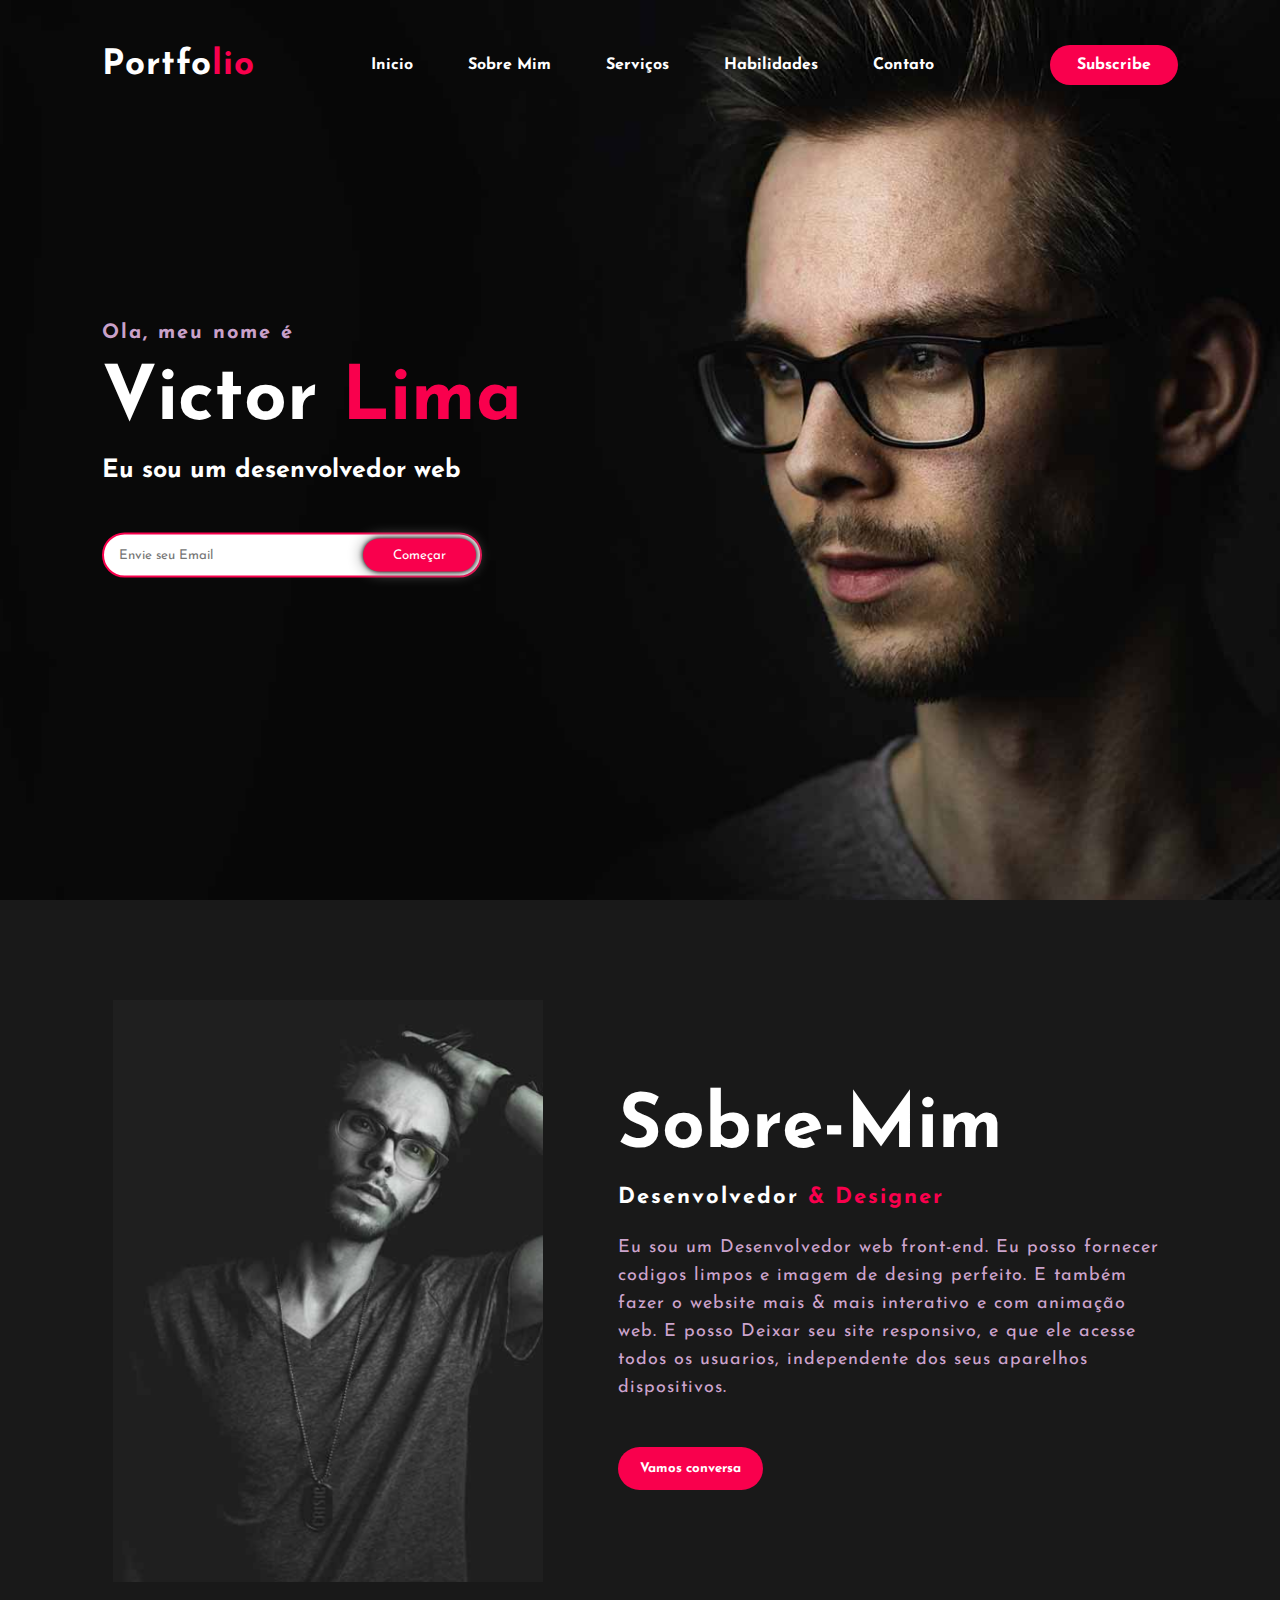
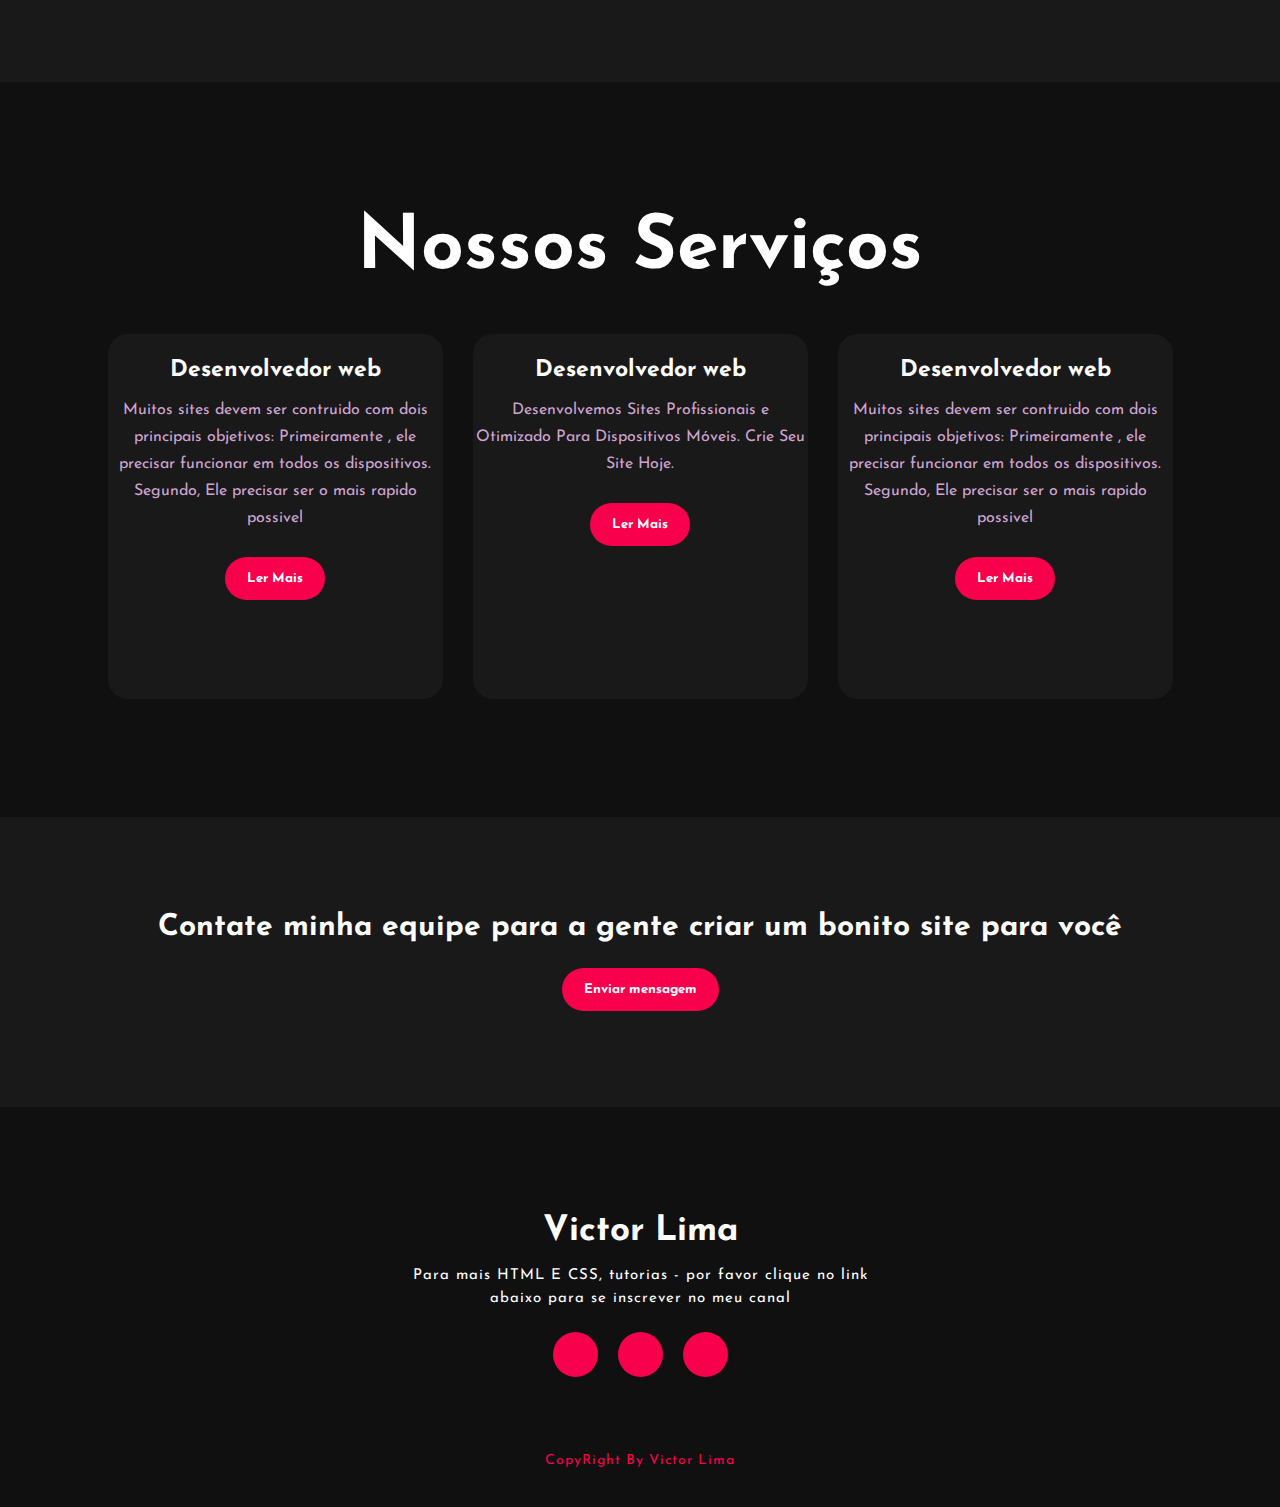
==== Index.html.html @ 61b12206 "Add files via upload" ====
<!DOCTYPE html>
<html lang="en">
<head>
    <meta charset="UTF-8">
    <meta http-equiv="X-UA-Compatible" content="IE=edge">
    <meta name="viewport" content="width=device-width, initial-scale=1.0">
    <link rel="stylesheet" href="Style.css.css">
    <link rel="preconnect" href="https://fonts.gstatic.com">
    <link href="https://fonts.googleapis.com/css2?family=Josefin+Sans:ital,wght@0,100;0,200;0,300;0,400;0,500;0,600;0,700;1,100;1,200;1,300;1,400;1,500;1,600;1,700&display=swap" rel="stylesheet">
    <link rel="stylesheet" href="https://cdnjs.cloudflare.com/ajax/libs/font-awesome/5.15.3/css/all.min.css" integrity="sha512-iBBXm8fW90+nuLcSKlbmrPcLa0OT92xO1BIsZ+ywDWZCvqsWgccV3gFoRBv0z+8dLJgyAHIhR35VZc2oM/gI1w==" crossorigin="anonymous" referrerpolicy="no-referrer" />
    <title>V.L.</title>
</head>
<body>
    <!---Cabeçalho-Main-->

    <div class="background">
        <nav>
            <h2 class="logo">Portfo<span>lio</span></h2><!--Logo-->
            <ul class="cabeçalho-link">
                <li><a href="#">Inicio</a></li>
                <li><a href="#">Sobre mim</a></li>
                <li><a href="#">Serviços</a></li>
                <li><a href="#">Habilidades</a></li>
                <li><a href="#">Contato</a></li>
            </ul><!--cabeçalho-link-->
            <a href="#" class="btn">Subscribe</a>
        </nav>

        <div class="Main">
            <h4>Ola, meu nome é</h4>
            <h1>Victor <span>Lima</span></h1>
            <h3>Eu sou um desenvolvedor web</h3>
            <div class="Container-btn">
                <form>
                    <input type="email" nome="email" id="mail" placeholder="Envie seu Email">
                    <input type="submit" name="submit" value="Começar">
                </form>
            </div><!--Container-btn-->
        </div><!--Main-->
    </div><!--background-->


    <!--Começo-da-seção-sobre-->

    <section class="background-color-Sobre">
        <div class="main-sobre">
            <img src="foto1.png">
            <div class="Text-sobre">
                <h2>Sobre-Mim</h2>
                <h5>Desenvolvedor <span>& designer</span></h5>
                <p>Eu sou um Desenvolvedor web front-end. Eu posso fornecer codigos limpos e imagem de desing perfeito. E também fazer o website mais & mais interativo e com animação web. E posso Deixar seu site responsivo, e que ele acesse todos os usuarios, independente dos seus aparelhos dispositivos.</p>
                <button type="button">Vamos conversa</button><!--Button-->
            </div><!--Text-sobre-->
        </div><!--main-sobre-->
    </section><!--background-color-Sobre-->

    <!--Começo-da-seção-nossos-serviços-->

    <div class="Container-serviços">
        <div class="title">
            <h2>Nossos Serviços</h2>
        </div><!--title-->

        <div class="Caixa">
            <div class="Card">
                <i class="fas fa-bars"></i>
                <h5>Desenvolvedor web</h5>
                <div class="Paragrafo-button">
                    <p>Muitos sites devem ser contruido com dois principais objetivos: Primeiramente , ele precisar funcionar em todos os dispositivos. Segundo, Ele precisar ser o mais rapido possivel </p>
                    <button type="button">Ler Mais</button><!--button-->
                </div><!--Paragrafo-button-->
            </div><!--Card-->

            <div class="Card">
                <i class="fas fa-user"></i>
                <h5>Desenvolvedor web</h5>
                <div class="Paragrafo-button">
                    <p>Desenvolvemos Sites Profissionais e Otimizado Para Dispositivos Móveis. Crie Seu Site Hoje. </p>
                    <button type="button">Ler Mais</button><!--button-->
                </div><!--Paragrafo-button-->
            </div><!--Card-->

            <div class="Card">
                <i class="fas fa-bell"></i>
                <h5>Desenvolvedor web</h5>
                <div class="Paragrafo-button">
                    <p>Muitos sites devem ser contruido com dois principais objetivos: Primeiramente , ele precisar funcionar em todos os dispositivos. Segundo, Ele precisar ser o mais rapido possivel </p>
                    <button type="button">Ler Mais</button><!--button-->
                </div><!--Paragrafo-button-->
            </div><!--Card-->
        </div><!--Caixa-->
    </div><!--Conatiner-serviços-->
    
    <!--Contatos-->
    <div class="me-contate">
        <p>Contate minha equipe para a gente criar um bonito site para você</p>
        <button type="button">Enviar mensagem</button><!--button-->
    </div><!--me-contate-->

    <!--Rodapé--->
    <footer>
          <h6>Victor Lima</h6>
        <p>Para mais HTML E CSS, tutorias - por favor clique no link abaixo para se inscrever no meu canal</p>
        <div class="Redes-sociais">
            <a href="#"><i class="fab fa-facebook-f"></i></a>
            <a href="#"><i class="fab fa-instagram"></i></a>
            <a href="#"><i class="fab fa-dribbble"></i></a>
        </div><!--Redes-sociais-->
        <p class="end">CopyRight By Victor Lima</p>
    </footer>

    
</body>
</html>
---- Style.css.css ----
*{
    padding: 0;
    margin: 0;
    font-family: 'Josefin Sans', sans-serif;
    box-sizing: border-box;
}


.background{
    background-image: url(background.jpg);
    background-size: cover;
    background-position: center;
    height: 100vh;
    width: 100%;

}

nav{
    display: flex;
    align-items: center;
    justify-content: space-between;
    padding: 45px;
    padding-left: 8%;
    padding-right: 8%;
}

.logo{
    color: #fff;
    font-size: 35px;
    cursor: pointer;
    letter-spacing: 1px;
}
span{
    color: #f9004d;
}

nav ul li{
    list-style-type: none;
    display: inline-block;
    padding: 10px  25px;
}

nav ul li a{
    color: #fff;
    text-decoration: none;
    font-weight: bold;
    text-transform: capitalize;
}

nav ul li a:hover{
    color: #f9004d;
    transform: .4s;
}

.btn{
    background-color: #f9004d;
    color: #fff;
    text-decoration: none;
    border: 2px solid transparent;
    font-weight: bold;
    padding: 10px 25px;
    border-radius: 30px;
    transition: transform .4s;
}

.btn:hover{
    transform: scale(1.2);
}

.Main{
    position: absolute;
    top: 50%;
    left: 8%;
    transform: translateY(-50%);
}

.Main span{
    color: #f9004d;
}

h1{
    color: #fff;
    margin: 20px 0px 20px;
    font-size: 75px;
}

h4{
    color: #fcfc;
    letter-spacing: 2px;
    font-size: 20px;
}

h3{
    color: #fff;
    font-size: 25px;
    margin-bottom: 50px;
}

.Container-btn form{
    width: 380px;
    max-width: 100%;
    position: relative;
}

.Container-btn form input:first-child{
    display: inline-block;
    width: 100%;
    padding: 14px 130px 14px 15px;
    border: 2px solid #f9004d;
    border-radius: 30px;
    outline: none;
}

.Container-btn form input:last-child{
    position: absolute;
    display: inline-block;
    outline: none;
    border: none;
    padding: 10px 30px;
    border-radius: 30px;
    background-color: #f9004d;
    color: #fff;
    box-shadow: 0px 0px 5px #000, 0px 0px 15px #858585;
    right: 6px;
    top: 6px;
    
}

.background-color-Sobre{
    background-color: #191919;
    width: 100%;
    padding: 100px 0px;
    
}

.background-color-Sobre img{
    width: 430px;
    height: auto;
}

.Text-sobre{
    width: 550px;
  }

.main-sobre{
   display: flex;
   align-items: center;
   justify-content: space-around;
   width: 1130px;
   margin: 0 auto;
}

.Text-sobre h2{
    color: #fff;
    font-size: 75px;
    text-transform: capitalize;
    margin-bottom: 20px;
}

.Text-sobre h5{
    color: #fff;
    letter-spacing: 2px;
    font-size: 22px;
    margin-bottom: 25px;
    text-transform: capitalize;
}

.Text-sobre p{
    color: #fcfc;
    letter-spacing: 1px;
    line-height: 28px;
    font-size: 18px;
    margin-bottom: 45px;
}

button{
    background-color: #f9004d;
    color: #fff;
    text-transform: none;
    border: 2px solid transparent;
    font-weight: bold;
    padding: 13px 20px;
    border-radius: 30px;
    transition: .4s;
    
}

button:hover{
    background-color: transparent;
    border: 2px solid #f9004d;
    cursor: pointer;
}

.Container-serviços{
    background-color: #101010;
    width: 100%;
    padding: 100px 0px;
}

.title h2{
    color: #fff;
    font-size: 75px;
    width: 1130px;
    margin: 30px auto;
    text-align: center;
}

.Caixa{
    display: flex;
    justify-content: center;
    align-items: center;
    min-height: 400px;
    flex-wrap: wrap;
}

.Card{
    background: #191919;
    height: 365px;
    width: 335px;
    border-radius: 20px;
    margin: 15px;
    position: relative;
    overflow: hidden;
    text-align:  center;
    
}

.Card i{
    font-size: 50px;
    display: block;
    text-align: center;
    margin: 25px 0px;
    color: #f9004d;
}

h5{
    color: #fff;
    font-size: 23px;
    margin-bottom: 15px;
}

.Paragrafo-button{
    color: #fcfc;
    font-size: 16px;
    line-height: 27px;
    margin-bottom: 25px;
}

.Paragrafo-button button{
    margin-top: 25px;
}

.me-contate {
    width: 100%;
    height: 290px;
    background-color: #191919;
    display: flex;
    flex-direction: column;
    justify-content: center;
    align-items: center ;
}

.me-contate p{
    color: #fff;
    font-size: 30px;
    font-weight: bold;
    margin-bottom: 25px;
}

footer{
    position: relative;
    width: 100%;
    height: 400px;
    background-color: #101010;
    display: flex;
    flex-direction: column;
    align-items: center;
    justify-content: center;
}

footer h6{
    font-size: 35px;
    color: #fff;
}

footer p{
    color: #fff;
    font-size: 15px;
    width: 500px;
    text-align: center;
    margin-top: 15px;
    letter-spacing: 1px;
    line-height: 23px;
}

.Redes-sociais{
    display: flex;
    
}

.Redes-sociais a{
    background-color: #f9004d;
    width: 45px;
    height: 45px;
    padding: 15px;
    border-radius: 50%;
    margin: 22px 10px;
    color: #fff;
    text-decoration: none;
    font-size: 20px;
    align-items: center;
    display: flex;
    justify-content: center;
    flex-direction: row;
}

.Redes-sociais a:hover{
    transform: scale(1.2);
    transition: .3s;
}

.end{
    position: absolute;
    color: #f9004d;
    bottom: 35px;
    font-size: 14px ;
}
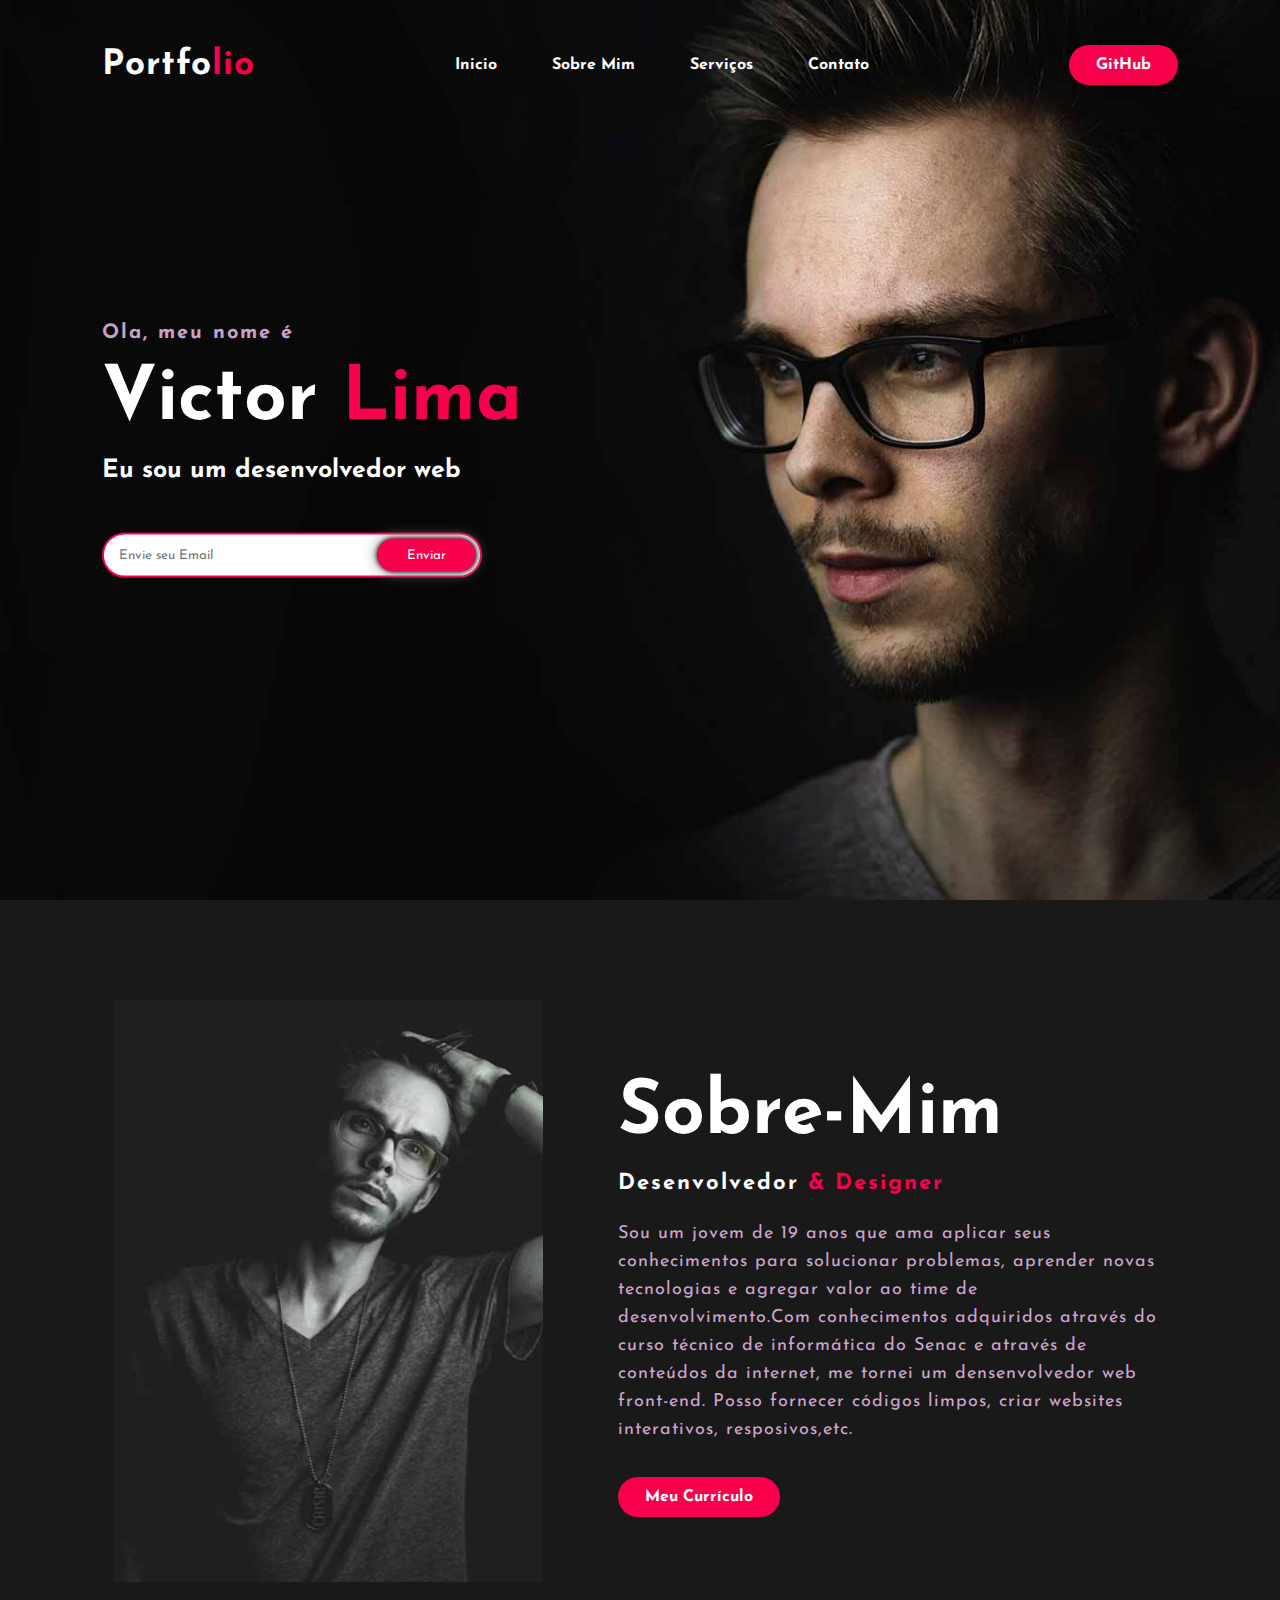
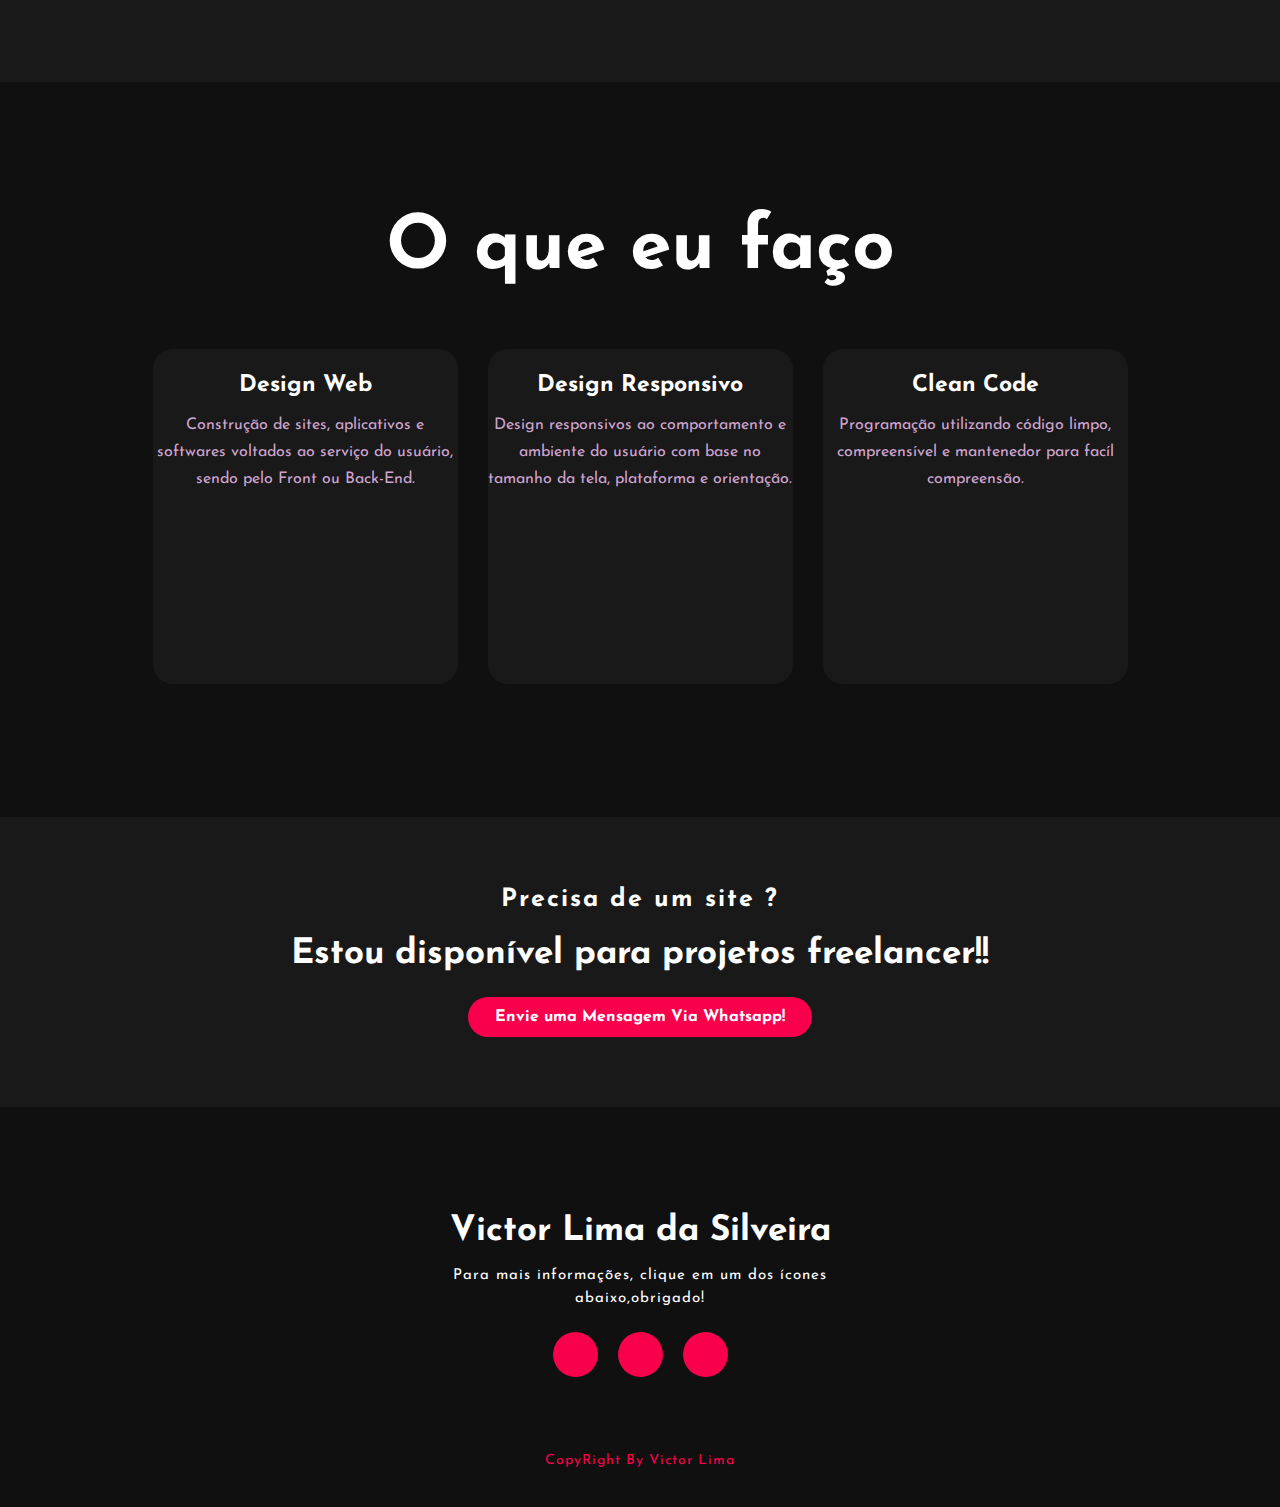
==== commit ee4bd62d: "at1" ====
--- a/Index.html.html
+++ b/Index.html.html
@@ -11,103 +11,104 @@
     <title>V.L.</title>
 </head>
 <body>
-    <!---Cabeçalho-Main-->
+    <!---navbar inicio--->
+    <div class="background" id="home">
+        <nav>
+            <h2 class="logo">Portfo<span>lio</span></h2>
+            <ul class="cabeçalho-link">
+                <li><a href="#home">Inicio</a></li>
+                <li><a href="#about">Sobre mim</a></li>
+                <li><a href="#services">Serviços</a></li>
+                <li><a href="#contact">Contato</a></li>
+            </ul>
+            <a href="https://github.com/victordeveloper123?tab=repositories" class="btn">GitHub</a>
+        </nav>
+    <!---navbar fim--->
 
-    <div class="background">
-        <nav>
-            <h2 class="logo">Portfo<span>lio</span></h2><!--Logo-->
-            <ul class="cabeçalho-link">
-                <li><a href="#">Inicio</a></li>
-                <li><a href="#">Sobre mim</a></li>
-                <li><a href="#">Serviços</a></li>
-                <li><a href="#">Habilidades</a></li>
-                <li><a href="#">Contato</a></li>
-            </ul><!--cabeçalho-link-->
-            <a href="#" class="btn">Subscribe</a>
-        </nav>
-
-        <div class="Main">
+    <!--Cabeçalho inicio-->
+        <div class="Main" >
             <h4>Ola, meu nome é</h4>
             <h1>Victor <span>Lima</span></h1>
             <h3>Eu sou um desenvolvedor web</h3>
             <div class="Container-btn">
                 <form>
                     <input type="email" nome="email" id="mail" placeholder="Envie seu Email">
-                    <input type="submit" name="submit" value="Começar">
+                    <input type="submit" name="submit" value="Enviar">
                 </form>
-            </div><!--Container-btn-->
-        </div><!--Main-->
-    </div><!--background-->
+            </div>
+        </div>
+    </div>
+    <!--Cabeçalho Fim-->
 
-
-    <!--Começo-da-seção-sobre-->
-
-    <section class="background-color-Sobre">
+    <!--sobre mim inicio-->
+    <section class="background-color-Sobre" id="about">
         <div class="main-sobre">
             <img src="foto1.png">
             <div class="Text-sobre">
                 <h2>Sobre-Mim</h2>
                 <h5>Desenvolvedor <span>& designer</span></h5>
-                <p>Eu sou um Desenvolvedor web front-end. Eu posso fornecer codigos limpos e imagem de desing perfeito. E também fazer o website mais & mais interativo e com animação web. E posso Deixar seu site responsivo, e que ele acesse todos os usuarios, independente dos seus aparelhos dispositivos.</p>
-                <button type="button">Vamos conversa</button><!--Button-->
-            </div><!--Text-sobre-->
-        </div><!--main-sobre-->
-    </section><!--background-color-Sobre-->
+                <p>Sou um jovem de 19 anos que ama aplicar seus conhecimentos para solucionar problemas, aprender novas tecnologias e agregar valor ao time de desenvolvimento.Com conhecimentos adquiridos 
+                    através do curso técnico de informática do Senac e através de conteúdos da internet, me tornei um densenvolvedor web front-end. Posso fornecer códigos limpos, criar websites interativos,
+                    resposivos,etc.</p>
+                <a href="CV.pdf" class="btn">Meu Currículo</a>
+            </div>
+        </div>
+    </section>
+    <!--sobre mim fim-->
 
-    <!--Começo-da-seção-nossos-serviços-->
-
-    <div class="Container-serviços">
+    <!--Nossos serviços inicio-->
+    <div class="Container-serviços" id="services">
         <div class="title">
-            <h2>Nossos Serviços</h2>
-        </div><!--title-->
-
+            <h2>O que eu faço</h2>
+        </div>
         <div class="Caixa">
             <div class="Card">
-                <i class="fas fa-bars"></i>
-                <h5>Desenvolvedor web</h5>
+                <i class="fas fa-code"></i>
+                <h5>Design Web</h5>
                 <div class="Paragrafo-button">
-                    <p>Muitos sites devem ser contruido com dois principais objetivos: Primeiramente , ele precisar funcionar em todos os dispositivos. Segundo, Ele precisar ser o mais rapido possivel </p>
-                    <button type="button">Ler Mais</button><!--button-->
-                </div><!--Paragrafo-button-->
-            </div><!--Card-->
+                    <p>Construção de sites, aplicativos e softwares voltados ao serviço do usuário, sendo pelo Front ou Back-End.</p>
+                </div>
+            </div><!--fim card1-->
 
             <div class="Card">
-                <i class="fas fa-user"></i>
-                <h5>Desenvolvedor web</h5>
+                <i class="fas fa-mobile-alt"></i>
+                <h5>Design Responsivo</h5>
                 <div class="Paragrafo-button">
-                    <p>Desenvolvemos Sites Profissionais e Otimizado Para Dispositivos Móveis. Crie Seu Site Hoje. </p>
-                    <button type="button">Ler Mais</button><!--button-->
-                </div><!--Paragrafo-button-->
-            </div><!--Card-->
+                    <p>Design responsivos ao comportamento e ambiente do usuário com base no tamanho da tela, plataforma e orientação. </p>
+                </div>
+            </div><!-- fim Card2-->
 
             <div class="Card">
-                <i class="fas fa-bell"></i>
-                <h5>Desenvolvedor web</h5>
+                <i class="fas fa-check"></i>
+                <h5>Clean Code</h5>
                 <div class="Paragrafo-button">
-                    <p>Muitos sites devem ser contruido com dois principais objetivos: Primeiramente , ele precisar funcionar em todos os dispositivos. Segundo, Ele precisar ser o mais rapido possivel </p>
-                    <button type="button">Ler Mais</button><!--button-->
-                </div><!--Paragrafo-button-->
-            </div><!--Card-->
-        </div><!--Caixa-->
-    </div><!--Conatiner-serviços-->
+                    <p>Programação utilizando código limpo, compreensível e mantenedor para facíl compreensão.</p>
+                </div>
+            </div><!-- fim Card3-->
+        </div>
+    </div>
+    <!--nossos serviços fim-->
     
-    <!--Contatos-->
-    <div class="me-contate">
-        <p>Contate minha equipe para a gente criar um bonito site para você</p>
-        <button type="button">Enviar mensagem</button><!--button-->
-    </div><!--me-contate-->
+    <!--Contatos inicio-->
+    <div class="me-contate" id="contact">
+        <h4>Precisa de um site ?</h4>
+        <p>Estou disponível para projetos freelancer!!</p>
+        <a href="https://api.whatsapp.com/send?1=pt_BR&phone=55 &text=Olá, Victor! Cheguei aqui pelo seu portfolio e gostaria de solicitar um orçamento para um site!" class="btn btn-outline-light">Envie uma Mensagem Via Whatsapp!</a>
+    </div>
+    <!--contatos fim-->
 
-    <!--Rodapé--->
+    <!--Rodapé inicio--->
     <footer>
-          <h6>Victor Lima</h6>
-        <p>Para mais HTML E CSS, tutorias - por favor clique no link abaixo para se inscrever no meu canal</p>
+          <h6>Victor Lima da Silveira</h6>
+        <p>Para mais informações, clique em um dos ícones abaixo,obrigado!</p>
         <div class="Redes-sociais">
-            <a href="#"><i class="fab fa-facebook-f"></i></a>
+            <a href="https://www.instagram.com/vt_lima22/?next=%2F"><i class="fab fa-facebook-f"></i></a>
             <a href="#"><i class="fab fa-instagram"></i></a>
-            <a href="#"><i class="fab fa-dribbble"></i></a>
-        </div><!--Redes-sociais-->
+            <a href="https://github.com/victordeveloper123"><i class="fab fa-github"></i></a>
+        </div>
         <p class="end">CopyRight By Victor Lima</p>
     </footer>
+    <!--rodape fim-->
 
     
 </body>
--- a/Style.css.css
+++ b/Style.css.css
@@ -215,8 +215,8 @@
 
 .Card{
     background: #191919;
-    height: 365px;
-    width: 335px;
+    height: 335px;
+    width: 305px;
     border-radius: 20px;
     margin: 15px;
     position: relative;
@@ -262,7 +262,14 @@
 
 .me-contate p{
     color: #fff;
-    font-size: 30px;
+    font-size: 35px;
+    font-weight: bold;
+    margin-bottom: 25px;
+}
+
+.me-contate h4{
+    color: #fff;
+    font-size: 25px;
     font-weight: bold;
     margin-bottom: 25px;
 }
